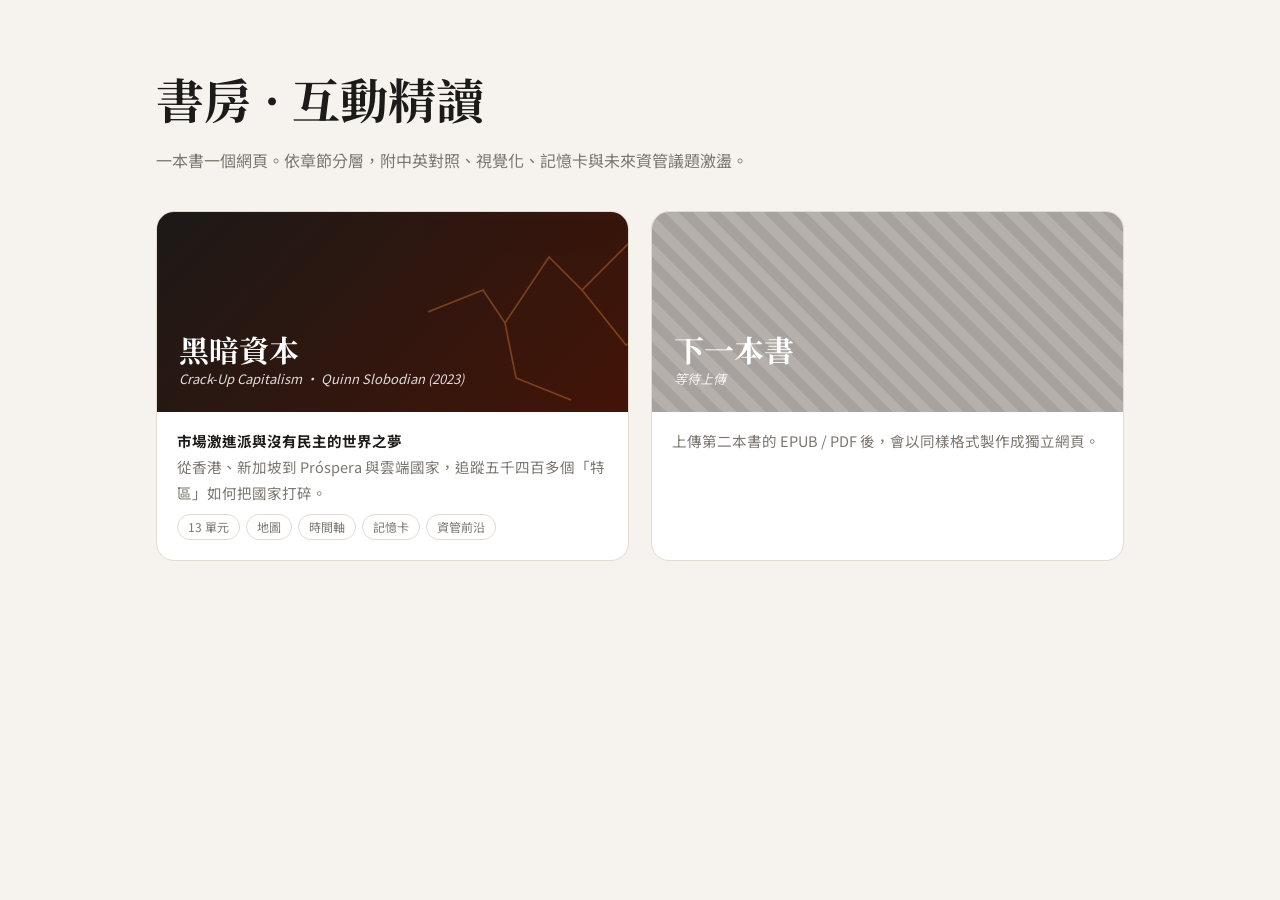
==== index.html @ 6af7a501 "Add interactive study site for Crack-Up Capitalism (in progress) Co-Authored-By: Claude Opus 5.5 <no" ====
<!doctype html>
<html lang="zh-Hant">
<head>
<meta charset="utf-8">
<meta name="viewport" content="width=device-width, initial-scale=1">
<title>Gary 的書房｜互動精讀</title>
<link href="https://fonts.googleapis.com/css2?family=Noto+Sans+TC:wght@400;700&family=Noto+Serif+TC:wght@700;900&display=swap" rel="stylesheet">
<style>
:root{--bg:#f6f3ee;--card:#fff;--ink:#1d1b19;--muted:#7c766e;--line:#e2dbd0;--accent:#c2410c}
@media (prefers-color-scheme:dark){:root:not([data-theme="light"]){--bg:#14120f;--card:#211e1a;--ink:#f1ece4;--muted:#958c80;--line:#37312a;--accent:#fb923c}}
:root[data-theme="dark"]{--bg:#14120f;--card:#211e1a;--ink:#f1ece4;--muted:#958c80;--line:#37312a;--accent:#fb923c}
*{box-sizing:border-box}
body{margin:0;background:var(--bg);color:var(--ink);font-family:"Noto Sans TC",system-ui,sans-serif;line-height:1.8}
.wrap{max-width:1000px;margin:0 auto;padding:56px 16px 80px}
h1{font-family:"Noto Serif TC",serif;font-size:clamp(32px,5vw,48px);margin:0}
.sub{color:var(--muted);margin:4px 0 36px}
.shelf{display:grid;grid-template-columns:repeat(auto-fit,minmax(280px,1fr));gap:22px}
.book{display:flex;flex-direction:column;border-radius:18px;overflow:hidden;background:var(--card);border:1px solid var(--line);color:var(--ink);text-decoration:none;transition:transform .2s,box-shadow .2s}
.book:hover{transform:translateY(-4px);box-shadow:0 14px 40px rgba(0,0,0,.12)}
.cover{height:200px;padding:22px;color:#fff;display:flex;flex-direction:column;justify-content:flex-end;position:relative;overflow:hidden}
.cover b{font-family:"Noto Serif TC",serif;font-size:30px;line-height:1.2}
.cover i{font-size:13px;opacity:.85}
.meta{padding:16px 20px 20px;font-size:14.5px;color:var(--muted)}
.meta strong{color:var(--ink)}
.tag{display:inline-block;font-size:12px;border:1px solid var(--line);border-radius:999px;padding:1px 10px;margin:8px 6px 0 0}
.pending .cover{background:repeating-linear-gradient(45deg,#a8a29e,#a8a29e 10px,#b5b0ab 10px,#b5b0ab 20px)}
</style>
</head>
<body>
<div class="wrap">
  <h1>書房 · 互動精讀</h1>
  <p class="sub">一本書一個網頁。依章節分層，附中英對照、視覺化、記憶卡與未來資管議題激盪。</p>
  <div class="shelf">
    <a class="book" href="crack-up-capitalism/">
      <div class="cover" style="background:linear-gradient(135deg,#1c1917,#431407)">
        <svg viewBox="0 0 200 200" style="position:absolute;right:-20px;top:-10px;width:220px;opacity:.35" fill="none" stroke="#fb923c" stroke-width="1.5"><path d="M0 100 L50 80 L70 110 L110 50 L140 80 L200 20"/><path d="M70 110 L80 160 L130 180"/><path d="M140 80 L180 130 L200 120"/></svg>
        <b>黑暗資本</b><i>Crack-Up Capitalism · Quinn Slobodian (2023)</i>
      </div>
      <div class="meta"><strong>市場激進派與沒有民主的世界之夢</strong><br>從香港、新加坡到 Próspera 與雲端國家，追蹤五千四百多個「特區」如何把國家打碎。
        <div><span class="tag">13 單元</span><span class="tag">地圖</span><span class="tag">時間軸</span><span class="tag">記憶卡</span><span class="tag">資管前沿</span></div></div>
    </a>
    <div class="book pending">
      <div class="cover"><b>下一本書</b><i>等待上傳</i></div>
      <div class="meta">上傳第二本書的 EPUB / PDF 後，會以同樣格式製作成獨立網頁。</div>
    </div>
  </div>
</div>
</body>
</html>
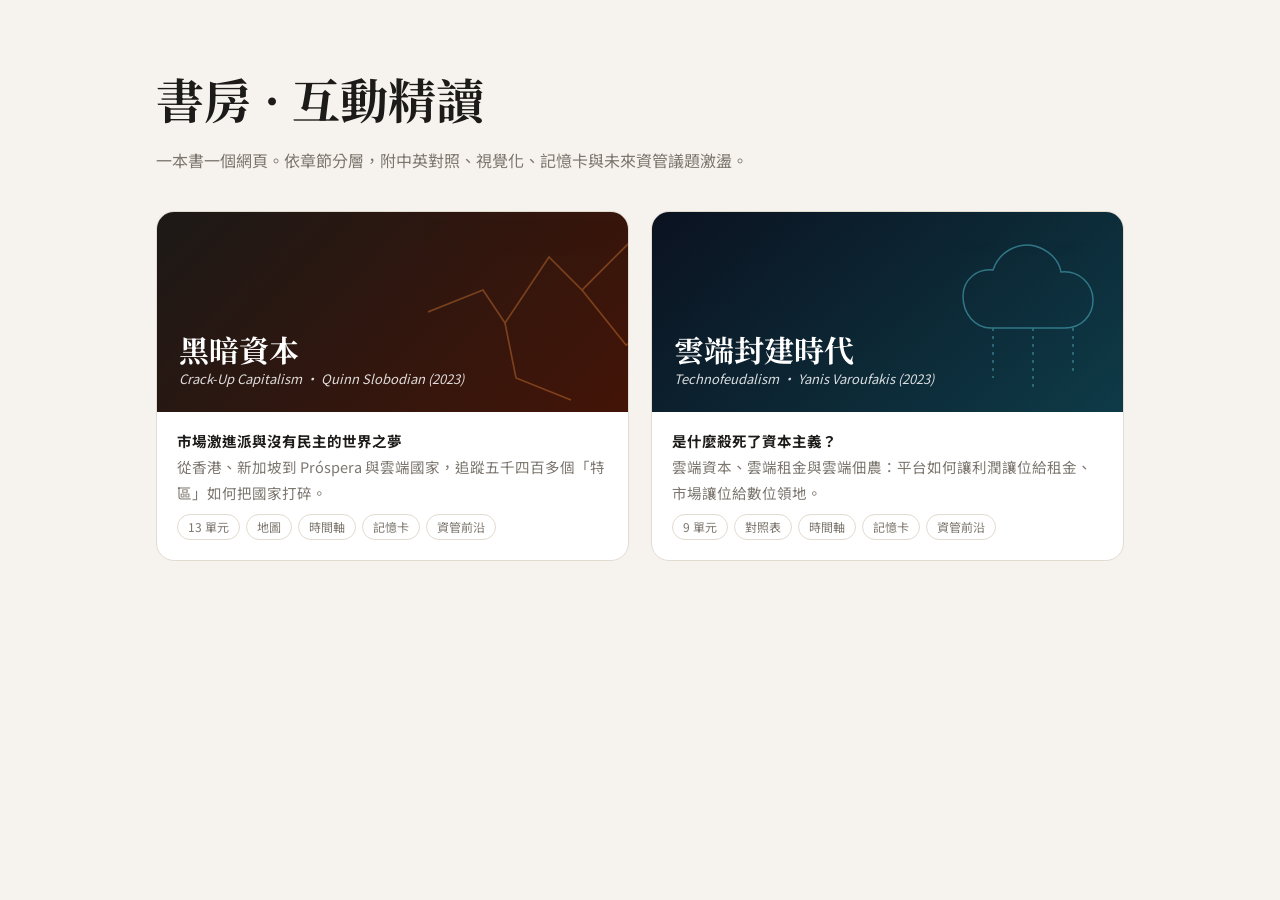
==== commit c4831663: "Add Technofeudalism study site scaffold and library entry (chapters in progress) Co-Authored-By: Cla" ====
--- a/index.html
+++ b/index.html
@@ -39,10 +39,14 @@
       <div class="meta"><strong>市場激進派與沒有民主的世界之夢</strong><br>從香港、新加坡到 Próspera 與雲端國家，追蹤五千四百多個「特區」如何把國家打碎。
         <div><span class="tag">13 單元</span><span class="tag">地圖</span><span class="tag">時間軸</span><span class="tag">記憶卡</span><span class="tag">資管前沿</span></div></div>
     </a>
-    <div class="book pending">
-      <div class="cover"><b>下一本書</b><i>等待上傳</i></div>
-      <div class="meta">上傳第二本書的 EPUB / PDF 後，會以同樣格式製作成獨立網頁。</div>
-    </div>
+    <a class="book" href="technofeudalism/">
+      <div class="cover" style="background:linear-gradient(140deg,#0b1220,#0e3a47)">
+        <svg viewBox="0 0 200 200" style="position:absolute;right:-10px;top:-6px;width:200px;opacity:.4" fill="none" stroke="#67e8f9" stroke-width="1.5"><path d="M30 90c0-16 14-28 30-26 6-18 24-28 42-24 14 4 24 14 26 26 18-2 32 12 32 28s-12 28-28 28H58c-16 0-28-14-28-32z"/><path d="M60 122v50M100 122v62M140 122v44" stroke-dasharray="3 5"/></svg>
+        <b>雲端封建時代</b><i>Technofeudalism · Yanis Varoufakis (2023)</i>
+      </div>
+      <div class="meta"><strong>是什麼殺死了資本主義？</strong><br>雲端資本、雲端租金與雲端佃農：平台如何讓利潤讓位給租金、市場讓位給數位領地。
+        <div><span class="tag">9 單元</span><span class="tag">對照表</span><span class="tag">時間軸</span><span class="tag">記憶卡</span><span class="tag">資管前沿</span></div></div>
+    </a>
   </div>
 </div>
 </body>
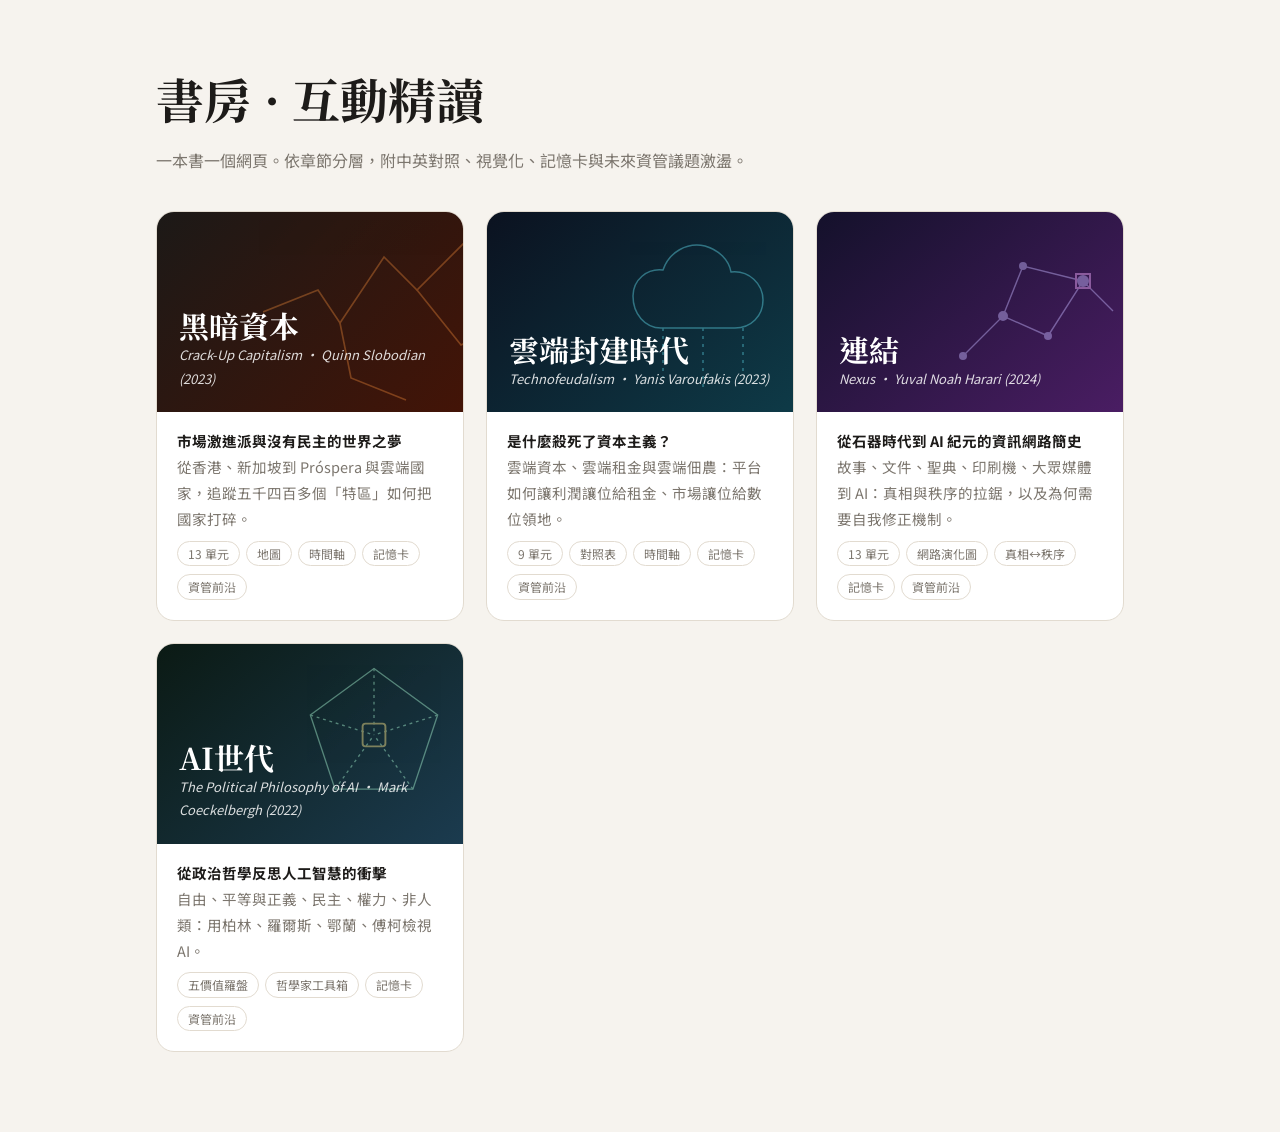
==== commit 4a9030f8: "Add Nexus and Political Philosophy of AI study site scaffolds Co-Authored-By: Claude Opus 5.5 <norep" ====
--- a/index.html
+++ b/index.html
@@ -47,6 +47,22 @@
       <div class="meta"><strong>是什麼殺死了資本主義？</strong><br>雲端資本、雲端租金與雲端佃農：平台如何讓利潤讓位給租金、市場讓位給數位領地。
         <div><span class="tag">9 單元</span><span class="tag">對照表</span><span class="tag">時間軸</span><span class="tag">記憶卡</span><span class="tag">資管前沿</span></div></div>
     </a>
+    <a class="book" href="nexus/">
+      <div class="cover" style="background:linear-gradient(140deg,#14112b,#4a1d63)">
+        <svg viewBox="0 0 200 200" style="position:absolute;right:-10px;top:-6px;width:200px;opacity:.45" fill="none" stroke="#c4b5fd" stroke-width="1.4"><path d="M30 150L70 110L115 130L150 75L180 105M70 110L90 60L150 75"/><g fill="#c4b5fd" stroke="none"><circle cx="30" cy="150" r="4"/><circle cx="70" cy="110" r="5"/><circle cx="115" cy="130" r="4"/><circle cx="150" cy="75" r="6"/><circle cx="90" cy="60" r="4"/></g><rect x="143" y="68" width="14" height="14" stroke="#f0abfc" stroke-width="2"/></svg>
+        <b>連結</b><i>Nexus · Yuval Noah Harari (2024)</i>
+      </div>
+      <div class="meta"><strong>從石器時代到 AI 紀元的資訊網路簡史</strong><br>故事、文件、聖典、印刷機、大眾媒體到 AI：真相與秩序的拉鋸，以及為何需要自我修正機制。
+        <div><span class="tag">13 單元</span><span class="tag">網路演化圖</span><span class="tag">真相↔秩序</span><span class="tag">記憶卡</span><span class="tag">資管前沿</span></div></div>
+    </a>
+    <a class="book" href="political-philosophy-of-ai/">
+      <div class="cover" style="background:linear-gradient(140deg,#0b1a14,#1b3b4f)">
+        <svg viewBox="0 0 200 200" style="position:absolute;right:-6px;top:-4px;width:190px;opacity:.45" fill="none" stroke="#a7f3d0" stroke-width="1.4"><polygon points="100,30 167,79 141,157 59,157 33,79"/><path d="M100 30L100 100M167 79L100 100M141 157L100 100M59 157L100 100M33 79L100 100" stroke-dasharray="3 4"/><rect x="88" y="88" width="24" height="24" rx="3" stroke="#fde68a" stroke-width="2"/></svg>
+        <b>AI世代</b><i>The Political Philosophy of AI · Mark Coeckelbergh (2022)</i>
+      </div>
+      <div class="meta"><strong>從政治哲學反思人工智慧的衝擊</strong><br>自由、平等與正義、民主、權力、非人類：用柏林、羅爾斯、鄂蘭、傅柯檢視 AI。
+        <div><span class="tag">五價值羅盤</span><span class="tag">哲學家工具箱</span><span class="tag">記憶卡</span><span class="tag">資管前沿</span></div></div>
+    </a>
   </div>
 </div>
 </body>
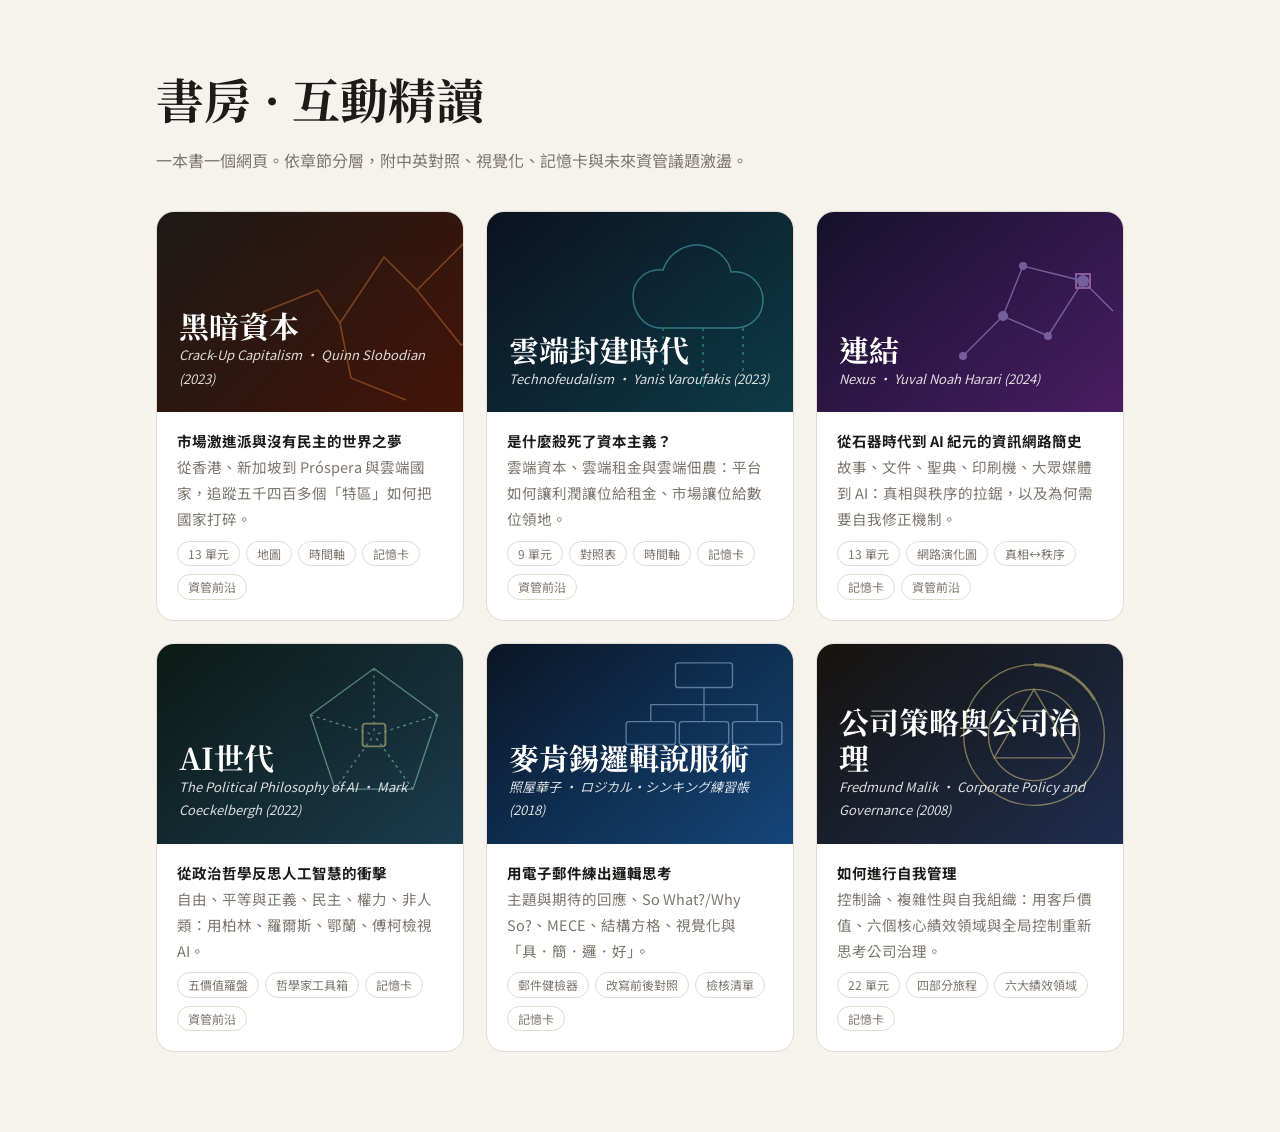
==== commit 4dbf4d3a: "Add McKinsey logical writing and Malik corporate policy site scaffolds Co-Authored-By: Claude Opus 5" ====
--- a/index.html
+++ b/index.html
@@ -63,6 +63,22 @@
       <div class="meta"><strong>從政治哲學反思人工智慧的衝擊</strong><br>自由、平等與正義、民主、權力、非人類：用柏林、羅爾斯、鄂蘭、傅柯檢視 AI。
         <div><span class="tag">五價值羅盤</span><span class="tag">哲學家工具箱</span><span class="tag">記憶卡</span><span class="tag">資管前沿</span></div></div>
     </a>
+    <a class="book" href="mckinsey-logical-writing/">
+      <div class="cover" style="background:linear-gradient(140deg,#0a1626,#14467a)">
+        <svg viewBox="0 0 200 200" style="position:absolute;right:-6px;top:-4px;width:190px;opacity:.45" fill="none" stroke="#bfdbfe" stroke-width="1.4"><rect x="70" y="24" width="60" height="26" rx="3"/><rect x="18" y="86" width="52" height="24" rx="3"/><rect x="74" y="86" width="52" height="24" rx="3"/><rect x="130" y="86" width="52" height="24" rx="3"/><path d="M100 50V68H44V86M100 68V86M100 68H156V86"/></svg>
+        <b>麥肯錫邏輯說服術</b><i>照屋華子 · ロジカル・シンキング練習帳 (2018)</i>
+      </div>
+      <div class="meta"><strong>用電子郵件練出邏輯思考</strong><br>主題與期待的回應、So What?/Why So?、MECE、結構方格、視覺化與「具．簡．邏．好」。
+        <div><span class="tag">郵件健檢器</span><span class="tag">改寫前後對照</span><span class="tag">檢核清單</span><span class="tag">記憶卡</span></div></div>
+    </a>
+    <a class="book" href="malik-corporate-policy/">
+      <div class="cover" style="background:linear-gradient(140deg,#16130e,#1e2d4f)">
+        <svg viewBox="0 0 200 200" style="position:absolute;right:-6px;top:-4px;width:190px;opacity:.45" fill="none" stroke="#fde68a" stroke-width="1.4"><circle cx="100" cy="100" r="74"/><circle cx="100" cy="100" r="48"/><path d="M100 26a74 74 0 0 1 64 37" stroke-width="3"/><path d="M100 52L142 124L58 124Z"/></svg>
+        <b>公司策略與公司治理</b><i>Fredmund Malik · Corporate Policy and Governance (2008)</i>
+      </div>
+      <div class="meta"><strong>如何進行自我管理</strong><br>控制論、複雜性與自我組織：用客戶價值、六個核心績效領域與全局控制重新思考公司治理。
+        <div><span class="tag">22 單元</span><span class="tag">四部分旅程</span><span class="tag">六大績效領域</span><span class="tag">記憶卡</span></div></div>
+    </a>
   </div>
 </div>
 </body>
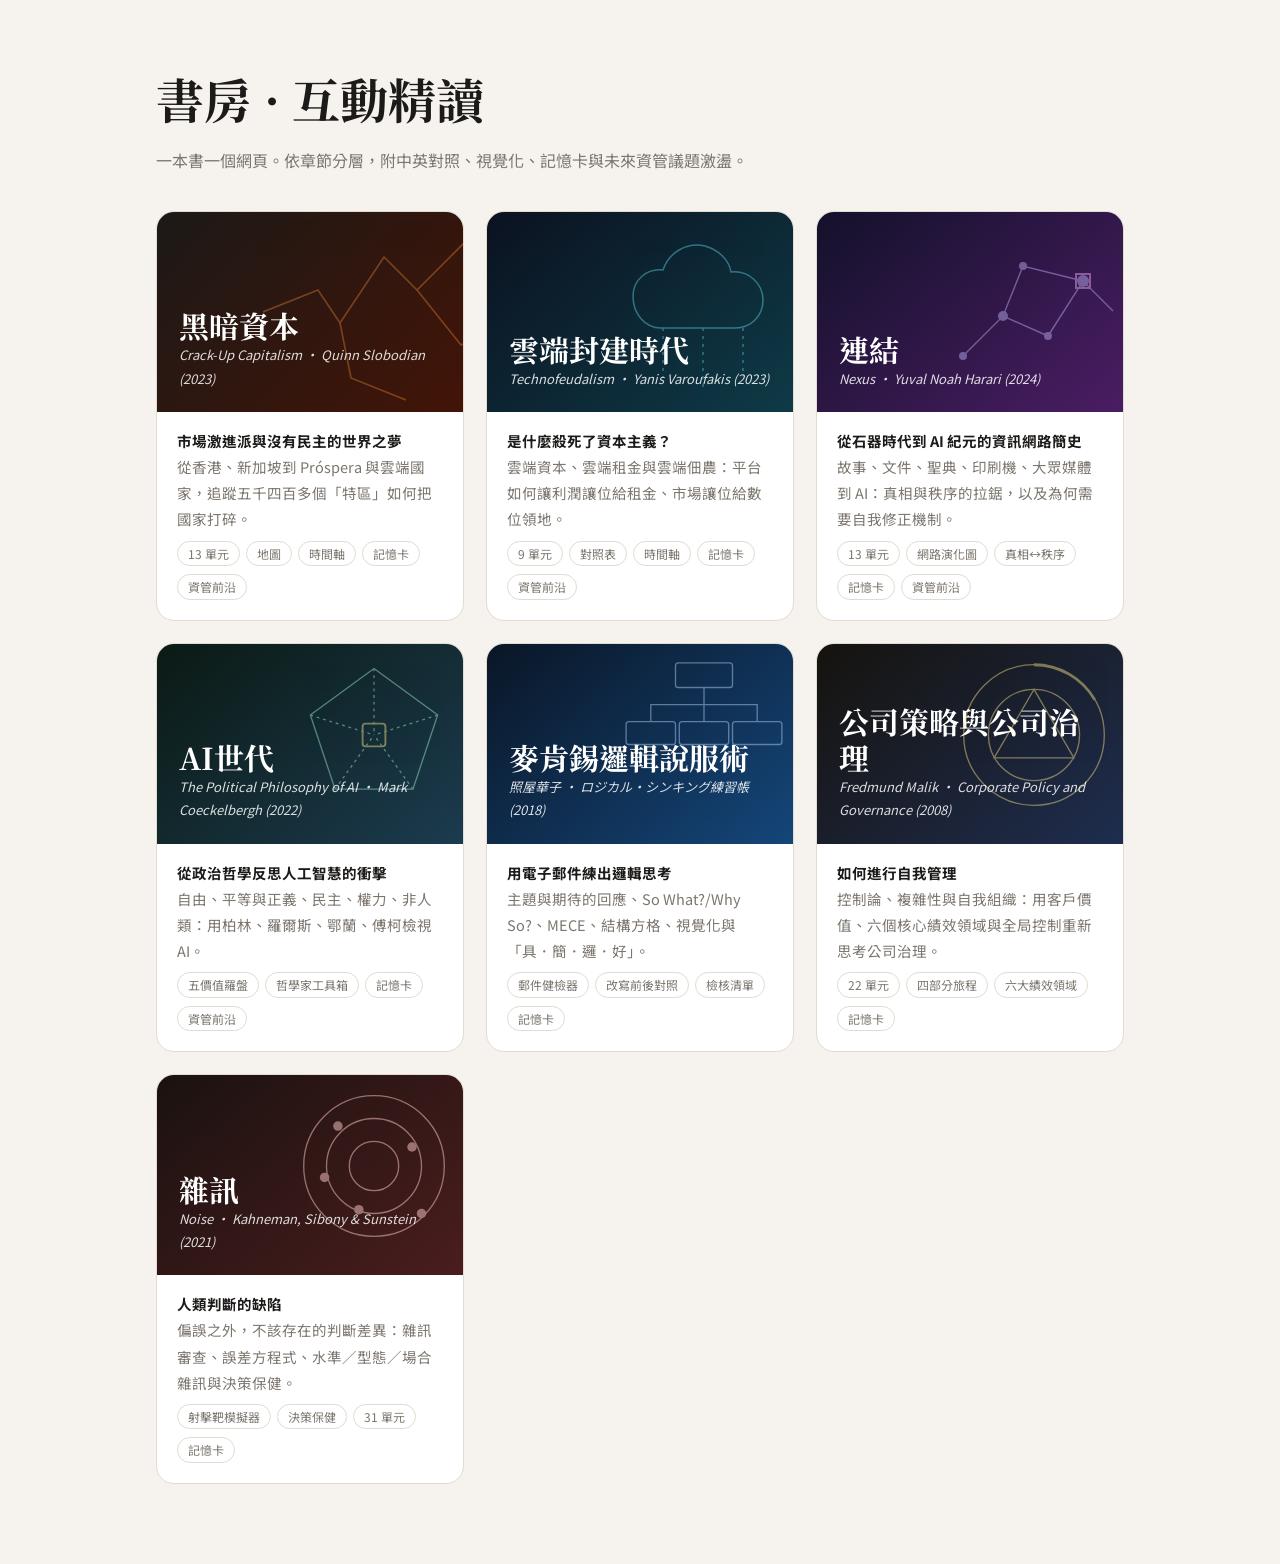
==== commit 0d51a389: "Add Noise study site scaffold with bias/noise target simulator Co-Authored-By: Claude Opus 5.5 <nore" ====
--- a/index.html
+++ b/index.html
@@ -79,6 +79,14 @@
       <div class="meta"><strong>如何進行自我管理</strong><br>控制論、複雜性與自我組織：用客戶價值、六個核心績效領域與全局控制重新思考公司治理。
         <div><span class="tag">22 單元</span><span class="tag">四部分旅程</span><span class="tag">六大績效領域</span><span class="tag">記憶卡</span></div></div>
     </a>
+    <a class="book" href="noise/">
+      <div class="cover" style="background:linear-gradient(140deg,#1a1210,#4a1d1d)">
+        <svg viewBox="0 0 200 200" style="position:absolute;right:-6px;top:-4px;width:190px;opacity:.5" fill="none" stroke="#fecaca" stroke-width="1.4"><circle cx="100" cy="100" r="74"/><circle cx="100" cy="100" r="50"/><circle cx="100" cy="100" r="26"/><g fill="#fecaca" stroke="none"><circle cx="62" cy="58" r="5"/><circle cx="140" cy="80" r="5"/><circle cx="84" cy="146" r="5"/><circle cx="150" cy="150" r="5"/><circle cx="48" cy="112" r="5"/></g></svg>
+        <b>雜訊</b><i>Noise · Kahneman, Sibony & Sunstein (2021)</i>
+      </div>
+      <div class="meta"><strong>人類判斷的缺陷</strong><br>偏誤之外，不該存在的判斷差異：雜訊審查、誤差方程式、水準／型態／場合雜訊與決策保健。
+        <div><span class="tag">射擊靶模擬器</span><span class="tag">決策保健</span><span class="tag">31 單元</span><span class="tag">記憶卡</span></div></div>
+    </a>
   </div>
 </div>
 </body>
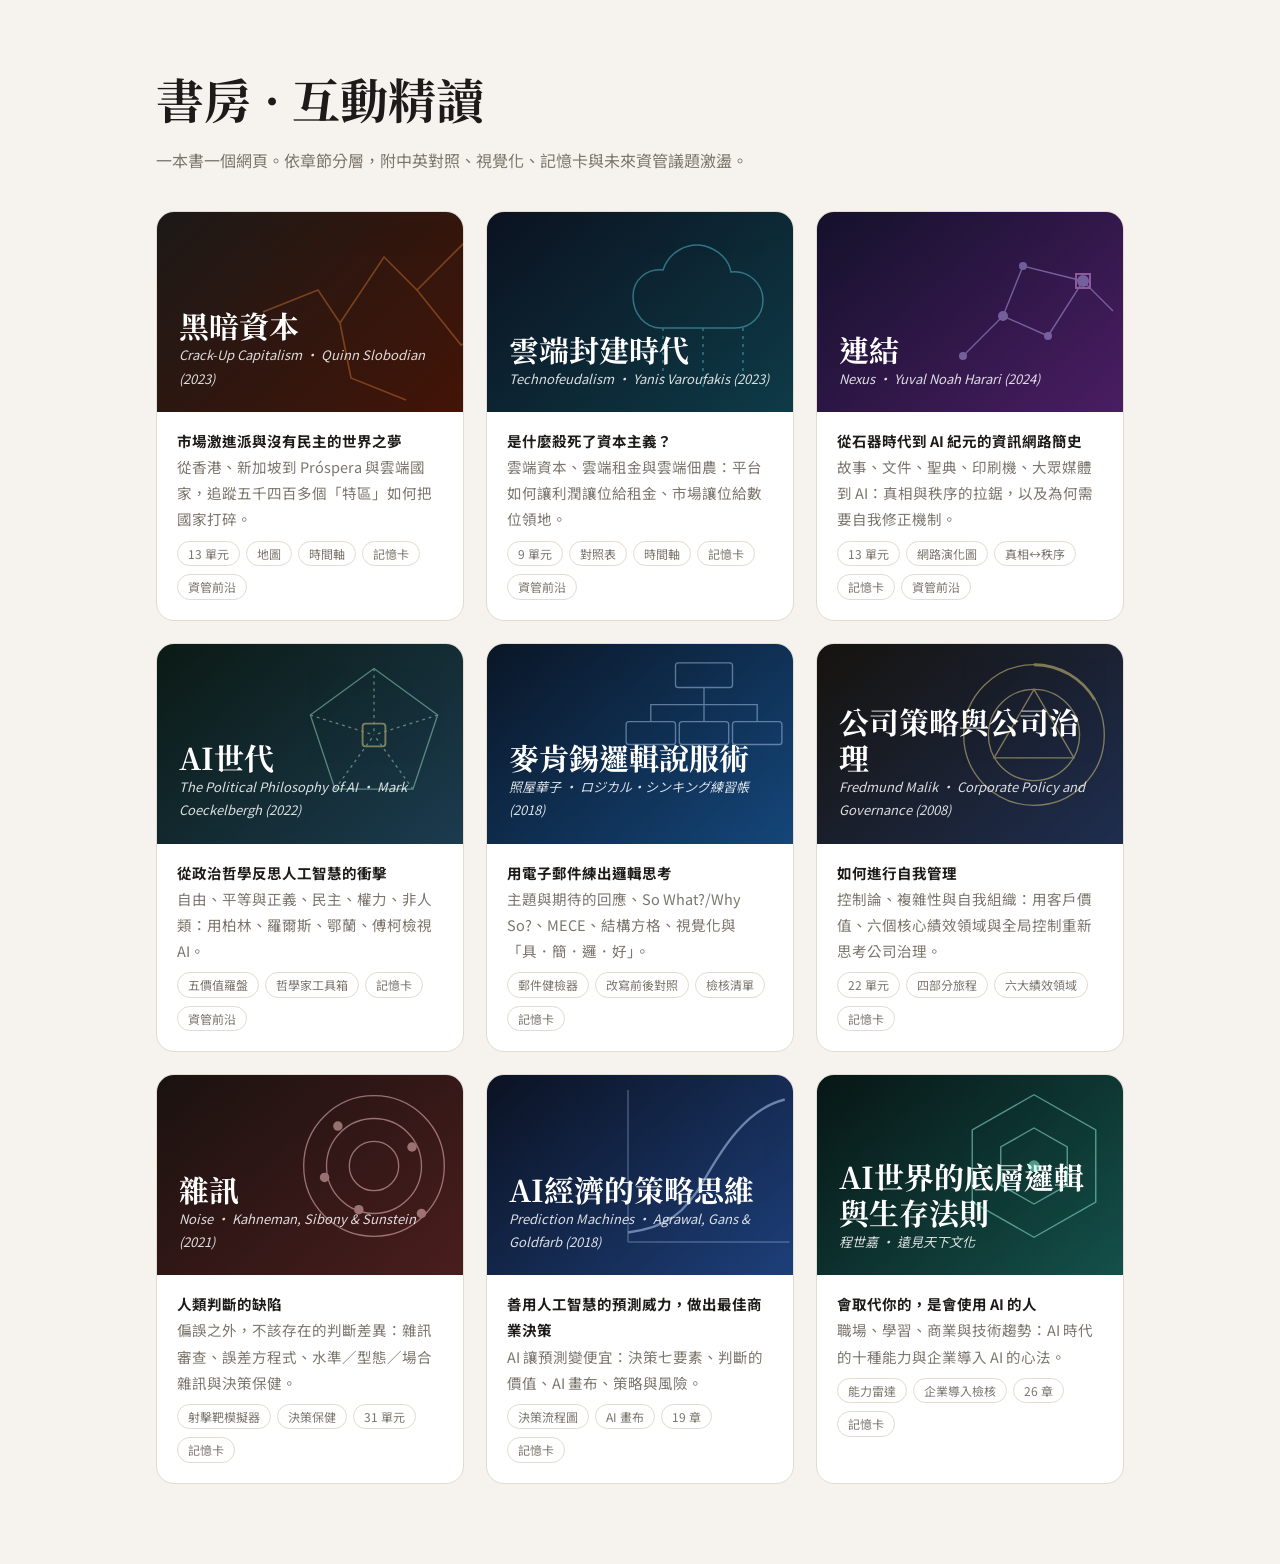
==== commit 5153b1f5: "Add Prediction Machines and AI survival logic study site scaffolds Co-Authored-By: Claude Opus 5.5 <" ====
--- a/index.html
+++ b/index.html
@@ -87,6 +87,22 @@
       <div class="meta"><strong>人類判斷的缺陷</strong><br>偏誤之外，不該存在的判斷差異：雜訊審查、誤差方程式、水準／型態／場合雜訊與決策保健。
         <div><span class="tag">射擊靶模擬器</span><span class="tag">決策保健</span><span class="tag">31 單元</span><span class="tag">記憶卡</span></div></div>
     </a>
+    <a class="book" href="prediction-machines/">
+      <div class="cover" style="background:linear-gradient(140deg,#0b1222,#1d3f7a)">
+        <svg viewBox="0 0 200 200" style="position:absolute;right:-6px;top:-4px;width:190px;opacity:.5" fill="none" stroke="#bfdbfe" stroke-width="1.6"><path d="M20 170C60 165 80 150 100 115S145 40 185 30" stroke-width="2.5"/><path d="M20 180H190M20 180V20" opacity=".6"/></svg>
+        <b>AI經濟的策略思維</b><i>Prediction Machines · Agrawal, Gans & Goldfarb (2018)</i>
+      </div>
+      <div class="meta"><strong>善用人工智慧的預測威力，做出最佳商業決策</strong><br>AI 讓預測變便宜：決策七要素、判斷的價值、AI 畫布、策略與風險。
+        <div><span class="tag">決策流程圖</span><span class="tag">AI 畫布</span><span class="tag">19 章</span><span class="tag">記憶卡</span></div></div>
+    </a>
+    <a class="book" href="ai-survival-logic/">
+      <div class="cover" style="background:linear-gradient(140deg,#071615,#14504a)">
+        <svg viewBox="0 0 200 200" style="position:absolute;right:-6px;top:-4px;width:190px;opacity:.5" fill="none" stroke="#99f6e4" stroke-width="1.5"><polygon points="100,25 165,62 165,138 100,175 35,138 35,62"/><polygon points="100,60 135,80 135,120 100,140 65,120 65,80"/><circle cx="100" cy="100" r="6" fill="#99f6e4" stroke="none"/></svg>
+        <b>AI世界的底層邏輯與生存法則</b><i>程世嘉 · 遠見天下文化</i>
+      </div>
+      <div class="meta"><strong>會取代你的，是會使用 AI 的人</strong><br>職場、學習、商業與技術趨勢：AI 時代的十種能力與企業導入 AI 的心法。
+        <div><span class="tag">能力雷達</span><span class="tag">企業導入檢核</span><span class="tag">26 章</span><span class="tag">記憶卡</span></div></div>
+    </a>
   </div>
 </div>
 </body>
